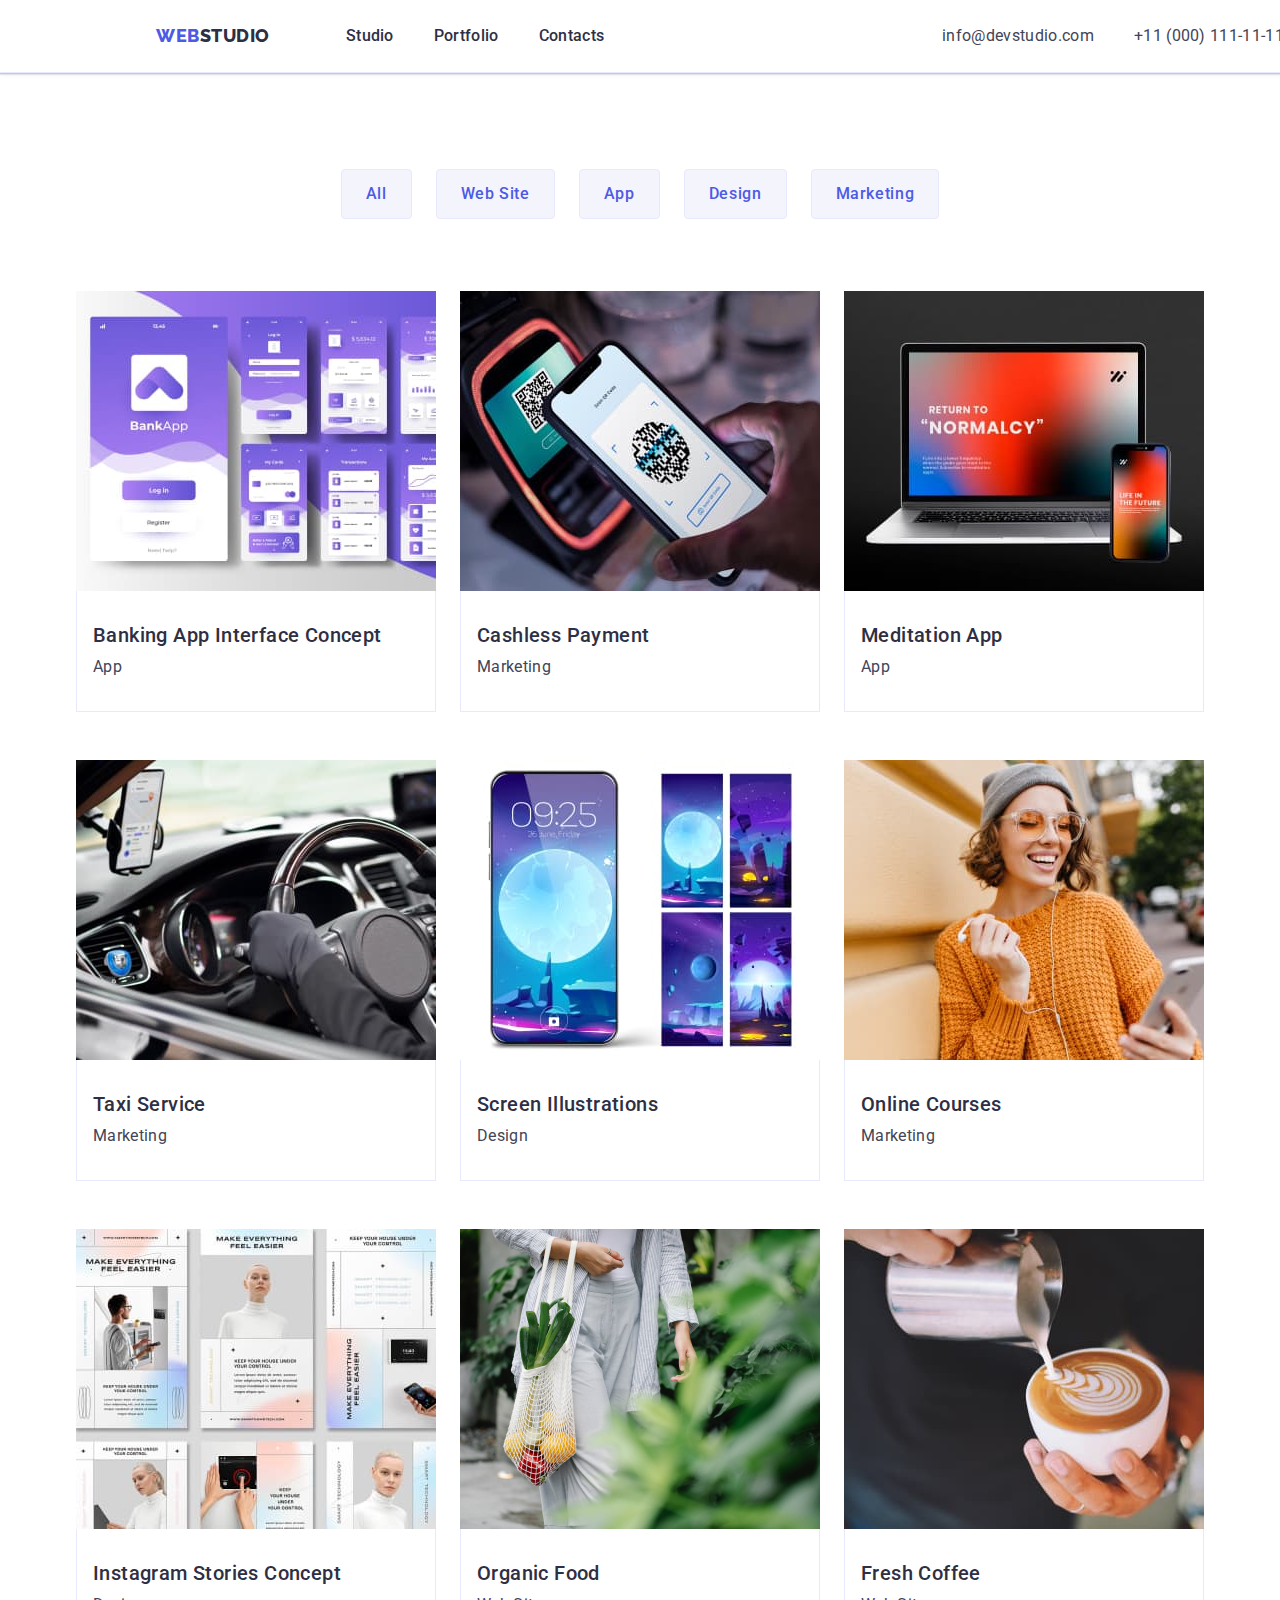
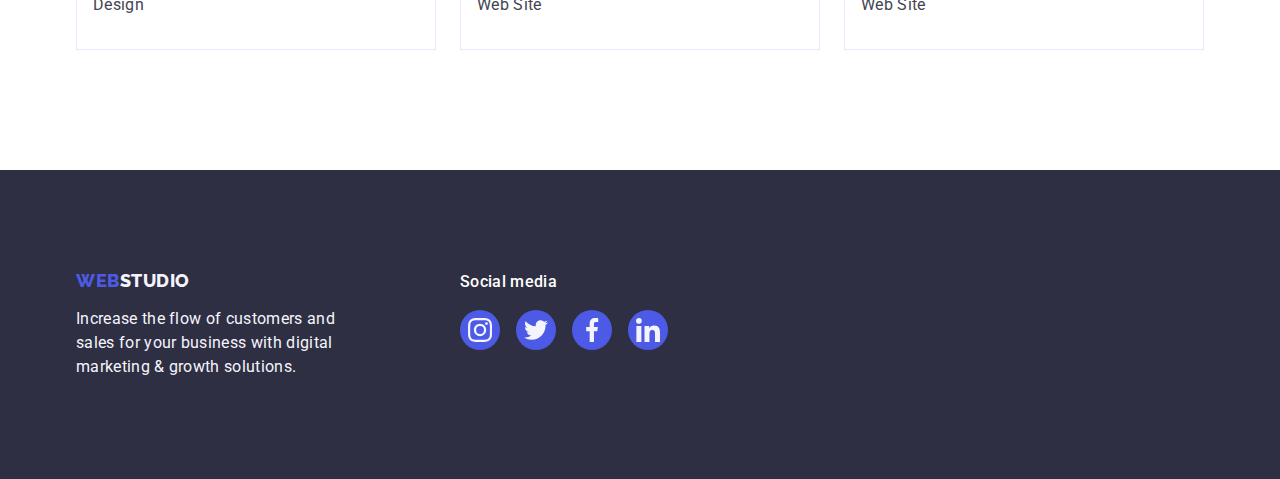
==== portfolio.html @ b6dbd1fa "Initial commit" ====
<!DOCTYPE html>
<html lang="en">
<head>
    <meta charset="UTF-8">
    <meta http-equiv="X-UA-Compatible" content="IE=edge">
    <meta name="viewport" content="width=device-width, initial-scale=1.0">
    <title>Document</title>
    <link rel="preconnect" href="https://fonts.googleapis.com">
    <link rel="preconnect" href="https://fonts.gstatic.com" crossorigin>
    <link href="https://fonts.googleapis.com/css2?family=Raleway:wght@800&family=Roboto:wght@400;500;700&display=swap"
        rel="stylesheet">
        
    <!--Normalize styles  -->
    <link rel="stylesheet" href="https://cdn.jsdelivr.net/npm/modern-normalize@1.1.0/modern-normalize.min.css">
    
    <!-- Custom styles -->
    <link rel="stylesheet" href="./css/styles.css">
</head>
<body>
    <header class="page-header">
        <div class="container header-container">
            <nav class="menu">
                <!-- Site logo link -->
                <a class="logo-link link" href="./index.html">
                    Web<span class="logo-studio">Studio</span>
                </a>
                <!-- Section link -->
                <ul class="menu-list list">
                    <li class="menu-item"><a class="menu-link links-hover link" href="./index.html">Studio</a></li>
                    <li class="menu-item"><a class="menu-link links-hover link" href="./portfolio.html">Portfolio</a>
                    </li>
                    <li class="menu-item"><a class="menu-link links-hover link" href="">Contacts</a></li>
                </ul>
            </nav>
            <!-- Action link -->
            <address class="address">
                <ul class="address-list list">
                    <li class="address-item"><a class="addr-link links-hover link mailto-container"
                            href="mailto:info@devstudio.com">info@devstudio.com</a></li>
                    <li class="address-item"><a class="addr-link links-hover link" href="tel:+110001111111">+11 (000)
                            111-11-11</a></li>
                </ul>
            </address>
        </div>
    </header>

    <main>
        <section class="samples-works">
            <div class="container topic-gallery-container">
                <!-- Filter -->
                <h1 class="visually-hidden">Topic filter</h1>
                <!-- Button list -->
                <ul class="topic-list list">
                    <li class="topic-item"><button class="topic-button" type="button">All</button></li>
                
                    <li class="topic-item"><button class="topic-button" type="button">Web Site</button></li>
                
                    <li class="topic-item"><button class="topic-button" type="button">App</button></li>
                
                    <li class="topic-item"><button class="topic-button" type="button">Design</button></li>
                
                    <li class="topic-item"><button class="topic-button" type="button">Marketing</button></li>
                </ul>
                <!-- Gallery -->
                <!-- <h2 hidden>Images list</h2> -->
                <ul class="gallery list">
                    <li class="gallery-item">
                            <a class="gallery-link link" href="">
                                <img class="gallery-image img-block" src="./images/portfolio-gallery-images/optimized-img/imgbanking.jpg" alt="Banking App Example" height="300" width="360">
                                <div class="gallery-containar">
                                    <h2 class="gallery-title">Banking App Interface Concept</h2>
                                    <p class="gallery-text">App</p>
                                </div>
                            </a>
                    </li>
                    <li class="gallery-item">
                        <a class="gallery-link link" href="">
                            <img class="gallery-image img-block" src="./images/portfolio-gallery-images/optimized-img/imgpayment.jpg" alt="Cashless Payment Example" height="300" width="360">
                            <div class="gallery-containar">
                                <h2 class="gallery-title">Cashless Payment</h2>
                                <p class="gallery-text">Marketing</p>
                            </div>
                        </a>
                    </li>
                    <li class="gallery-item">
                        <a class="gallery-link link" href="">
                            <img class="gallery-image img-block" src="./images/portfolio-gallery-images/optimized-img/imgmeditation.jpg" alt="Meditation App Example" height="300" width="360">
                            <div class="gallery-containar">
                                <h2 class="gallery-title">Meditation App</h2>
                                <p class="gallery-text">App</p>
                            </div>
                        </a>
                    </li>
                    <li class="gallery-item">
                        <a class="gallery-link link" href="">
                            <img class="gallery-image img-block" src="./images/portfolio-gallery-images/optimized-img/imgtaxi.jpg" alt="Taxi Service Example" height="300" width="360">
                            <div class="gallery-containar">
                                <h2 class="gallery-title">Taxi Service</h2>
                                <p class="gallery-text">Marketing</p>
                            </div>
                        </a>
                    </li>
                    <li class="gallery-item">
                        <a class="gallery-link link" href="">
                            <img class="gallery-image img-block" src="./images/portfolio-gallery-images/optimized-img/imgillustrations.jpg" alt="Screen Illustrations Example" height="300" width="360">
                            <div class="gallery-containar">
                                <h2 class="gallery-title">Screen Illustrations</h2>
                                <p class="gallery-text">Design</p>
                            </div>
                        </a>
                    </li>
                    <li class="gallery-item">
                        <a class="gallery-link link" href="">
                            <img class="gallery-image img-block" src="./images/portfolio-gallery-images/optimized-img/imgcourses.jpg" alt="Online Courses Example" height="300" width="360">
                            <div class="gallery-containar">
                                <h2 class="gallery-title">Online Courses</h2>
                                <p class="gallery-text">Marketing</p>
                            </div>
                        </a>
                    </li>
                    <li class="gallery-item">
                        <a class="gallery-link link" href="">
                            <img class="gallery-image img-block" src="./images/portfolio-gallery-images/optimized-img/imginstagram.jpg" alt="Instagram Stories Concept Example" height="300" width="360">
                            <div class="gallery-containar">
                                <h2 class="gallery-title">Instagram Stories Concept</h2>
                                <p class="gallery-text">Design</p>
                            </div>
                        </a>
                    </li>
                    <li class="gallery-item">
                        <a class="gallery-link link" href="">
                            <img class="gallery-image img-block" src="./images/portfolio-gallery-images/imgfood.jpg" alt="Organic Food Example" height="300" width="360">
                            <div class="gallery-containar">
                                <h2 class="gallery-title">Organic Food</h2>
                                <p class="gallery-text">Web Site</p>
                            </div>
                        </a>
                    </li>
                    <li class="gallery-item">
                        <a class="gallery-link link" href="">
                            <img class="gallery-image img-block" src="./images/portfolio-gallery-images/optimized-img/imgcoffee.jpg" alt="Fresh Coffee Example" height="300" width="360">
                            <div class="gallery-containar">
                                <h2 class="gallery-title">Fresh Coffee</h2>
                                <p class="gallery-text">Web Site</p>
                            </div>
                        </a>
                    </li>
                </ul>
            </div>
        </section>
    </main>

    <footer class="page-footer">
        <div class="container footer-container">
            <div class="studio-container">
                <!--Site footer logo link-->
                <a class="logo-link link logo-reset" href="./index.html">
                    Web<span class="footer-studio">Studio</span>
                </a>
                <p class="footer-text" >Increase the flow of customers and sales for your business with digital marketing & growth solutions.</p>
            </div>
            <!-- Social media -->
            <div class="media-container">
                <h3 class="media-title">Social media</h3>
                <ul class="media-icons list">
                    <li class="media-item">
                        <a class="media-link link" href="https://instagram.com" target="_blank" rel="noreferrer noopener" aria-label="Instagram icon">
                            <svg class="social-icon" width="24" height="24">
                              <use href="./images/icons.svg#icon-instagram-2"></use>
                            </svg>
                        </a>
                    </li>
                    <li class="media-item">
                        <a class="media-link link" href="https://twitter.com" target="_blank" rel="noreferrer noopener" aria-label="Instagram icon">
                            <svg class="social-icon" width="24" height="24">
                              <use href="./images/icons.svg#icon-twitter-1"></use>
                            </svg>
                        </a>
                    </li>
                    <li class="media-item">
                        <a class="media-link link" href="https://facebook.com" target="_blank" rel="noreferrer noopener" aria-label="Instagram icon">
                            <svg class="social-icon" width="24" height="24">
                              <use href="./images/icons.svg#icon-facebook-1"></use>
                            </svg>
                        </a>
                    </li>
                    <li class="media-item">
                        <a class="media-link link" href="https://linkedin.com" target="_blank" rel="noreferrer noopener" aria-label="Instagram icon">
                            <svg class="social-icon" width="24" height="24">
                              <use href="./images/icons.svg#icon-linkedin-1"></use>
                            </svg>
                        </a>
                    </li>
                </ul>
            </div>
        </div>
    </footer>
</body>
</html>
---- css/styles.css ----
:root {
    /*Text color*/
    --basic-color: #2E2F42;
    --logo-web-color: #4D5AE5;
    --links-hover-color: #404BBF;
    --text-color: #434455;
    --portfolio-button-background-color: #F4F4FD;
    --topic-button-border: #E7E9FC;
}

/*reset*/
.list {
    list-style: none;
    margin: 0;
    padding: 0;
}
.link {  
    text-decoration: none;
}

.img-block{
    /* reset empty space beetwen images */
    display: block;
    /* max-width: 100%; */
}

h1,h2,h3,h4,h5,h6,p{
    margin: 0;
}
/*reset end*/

/* hidden */
.visually-hidden {
    position: absolute;
    width: 1px;
    height: 1px;
    margin: -1px;
    border: 0;
    padding: 0;
    
    white-space: nowrap;
    clip-path: inset(100%);
    clip: rect(0 0 0 0);
    overflow: hidden;
  }
/* hidden end */

/*hover*/
.links-hover:hover,
.links-hover:focus {
    color: var(--links-hover-color);
}

.hero-button:hover,
.topic-button:hover,
.hero-button:focus,
.topic-button:focus {
    background: var(--links-hover-color);
}

.topic-button:hover,
.topic-button:focus {
    color: #FFFFFF;
    border: 1px solid transparent;
    box-shadow: 0px 3px 1px rgba(0, 0, 0, 0.1), 0px 2px 1px rgba(0, 0, 0, 0.08), 0px 2px 2px rgba(0, 0, 0, 0.12);
}

.social-link:hover,
.social-link:focus {
    background-color: #404BBF;
}

.media-link:hover,
.media-link:focus {
    background-color: #31D0AA;
}

.client-link:hover,
.client-link:focus {
    border-color: #404BBF;
    color: #404BBF;
}

.gallery-link:hover,
.gallery-link:focus {
    box-shadow: 0px 1px 6px rgba(46, 47, 66, 0.08), 0px 1px 1px rgba(46, 47, 66, 0.16), 0px 2px 1px rgba(46, 47, 66, 0.08);
}
/* .gallery-link:hover,
.gallery-link:focus {
    color: linear-gradient(to bottom, rgba(77,90,229),  rgba(77,90,229))
} */
/*hover end*/

.button{
    font-family: inherit; 
}

.container{
    width: 1158px;
    padding-left: 15px;
    padding-right: 15px;
    margin-left: auto;
    margin-right: auto;

    /* outline: 2px solid red;  */
}

.section{
    /* max-width: 1440px; */
    /* autocheck */
    /* my version 'width: 1440px;' 
    - section not cuting! */
    padding-top: 120px;
    padding-bottom: 120px;
}

/**
  |============================
  | STUDIO index.html
  |============================
*/

/*==========BODY=============*/
body {
    font-family: 'Roboto', sans-serif;
    font-weight: 400;
    font-size: 16px;
    line-height: 1.5;
    letter-spacing: 0.02em;
    color: #434455;

    background-color:#FFFFFF;
}

/*         /BODY             */

/*==========HEADER=============*/

.header-container{
    display: flex;
    justify-content: space-between;
    align-items: center;
}

.page-header{
    width: 1440px;
    margin-left: auto;
    margin-right: auto;
    border-bottom: 1px solid #E7E9FC;

    box-shadow:0px 2px 1px rgba(46, 47, 66, 0.08), 0px 1px 1px rgba(46, 47, 66, 0.16), 0px 1px 6px rgba(46, 47, 66, 0.08);
}

/*           LOGO              */
.logo-link {
    font-family: 'Raleway', sans-serif;
    text-transform: uppercase;
    font-weight: 800;
    font-size: 18px;
    line-height: 1.17;
    letter-spacing: 0.03em;
    color: var(--logo-web-color);

    margin-right: 76px;
    display: inline-block;
    padding-top: 24px;
    padding-bottom: 24px;
}

.logo-studio {
    color: var(--basic-color);
}

/*         /LOGO             */

/*        MENU/ADDRESS       */
.menu{
    display: flex;
    align-items: center;
    /*^As demand LMS!!!^*/
}
.menu-link,
.menu-item {
    font-size: 16px;
    font-weight: 500;
    line-height: 1.5;
    letter-spacing: 0.02em;
    color: var(--basic-color);
}

.menu-list{
    display: flex;
    gap: 40px;
}

.menu-link{
    display: block;
    padding-top: 24px;
    padding-bottom: 24px;
}

.address {
    font-style: normal;
}
.addr-link {
    font-size: 16px;
    font-style: normal;
    font-weight: 400;
    line-height: 1.5;
    letter-spacing: 0.02em;
    color: var(--text-color);
}

.address-list{
    display: flex;
    gap: 40px;
}

.addr-link{
    display: block;
    padding-top: 24px;
    padding-bottom: 24px;
}

/*       /MENU/ADDRESS       */

/*          /HEADER          */

/*==========MAIN=============*/

/*          HERO             */
.hero-container{
    display: flex;
    flex-direction: column;
    align-items: center;
    /* padding: 0 316px; */
}

.hero {
    max-width: 1440px;
    margin: 0 auto;
    background-color: #2E2F42;
    background-image: linear-gradient(rgba(46, 47, 66, 0.7),  rgba(46, 47, 66, 0.7)), url(../images/people-office1.jpg);
    background-repeat: no-repeat;
    background-position: center;
    background-size: cover;
    padding: 188px 0;
}

.hero-title {
    /* width: 496px; */
    margin-bottom: 48px;
    max-width: 496px;

    font-family: inherit;
    font-size: 56px;
    line-height: 1.07;  
    text-align: center;
    letter-spacing: 0.02em;
    color: #FFFFFF;
    
}

.hero-button {
    color: #FFFFFF;
    font-size: 16px;
    font-weight: 500;
    line-height: 1.5;
    letter-spacing: 0.04em;
    padding: 16px 32px;
    border: none;
    border-radius: 4px;
    cursor: pointer;
    min-width: 169px;
  
    background: #4D5AE5;
}
/*         /HERO             */

/*          ABOUT            */

.about {
    display: flex;
    justify-content: space-between;  
}

.icon-rectangle {
    display: flex;
    background-color: #F4F4FD;
    width: 264px;
    align-items: center;
    justify-content: center;
    padding-top: 24px;
    padding-bottom: 24px;
    margin-bottom: 8px;

    border: none;
    border-color: transparent;
    border-radius: 4px;
}

.about-title,
.man-title {
    margin-bottom: 8px;
    color: var(--basic-color);
    font-weight: 500;
    font-size: 20px;
    text-align: start;
    text-transform: capitalize;
    line-height: 1.2;
    letter-spacing: 0.02em;
}

.about-text,
.team-text {
    color: var(--text-color);
}
  
.about-text{
    max-width: 264px;
}

.about-list{
    display: flex;
    gap: 24px;
}
/*         /ABOUT            */

/*          EXAMPLE          */

.example{
    padding-top: 0;
}

.example-title,
.team-title {
    margin-bottom: 72px;
    color: var(--basic-color);
    text-align: center;
    text-transform: capitalize;
    font-weight: 700;
    font-size: 36px;
    line-height: 1.11;
    letter-spacing: 0.02em;
}

.example-img{
    display: block;
    max-width: 360px; 
}

.example-list,
.team-list{
    display: flex;
    flex-wrap: wrap;
    justify-content: space-between;
    gap: 24px;
}

/*         /EXAMPLE          */

/*          TEAM          */

.team{
    background-color: #F4F4FD;
    margin-bottom: 0;
    padding: 120px 0;
}
.team-item {
    background-color:#FFFFFF;
    box-shadow:0px 1px 6px rgba(46, 47, 66, 0.08), 0px 1px 1px rgba(46, 47, 66, 0.16), 0px 2px 1px rgba(46, 47, 66, 0.08); 
    border: none;
    border-radius:0 0 4px 4px;
}

.team-li-container{
    display: flex;
    flex-direction: column;
    align-items: center;
    padding: 32px 0;

    border: none;
    border-radius:0 0 4px 4px;
}

/* .team-item{
    border: none;
    border-radius:0 0 4px 4px;
} */

.man-title{
    text-align: center;
}

.team-text{
    text-align: center;
    margin-bottom: 8px;
}

/*        Social icons       */
.icon-list {
    display: flex;
    justify-content: space-between;
}

.team-icons {
    display: flex;
    justify-content: center;
    gap: 24px;
}
.social-link {
    display: flex;
    justify-content: center;
    align-items: center;
    
    width: 40px;
    height: 40px;
    background-color: var(--logo-web-color);
    border-radius: 50%;
}

.social-icon {
    fill: #f4f4fd;
}
/*        /Social icons       */

/*         Cliant icons       */
.customers {
    margin-bottom: 0;
}

.container-customers {
    margin-left: auto;
    margin-right: auto;
}

.customer-lists {
    display: flex;
    flex-direction: row;
    justify-content: space-between;
    gap: 24px;
}

.client-link {
    display: flex;
    justify-content: center;
    align-items: center;
    width: 168px;
    height: 88px;
    background-color: transparent;
    padding: 16px 32px;

    border: 1px solid #8E8F99;
    border-radius: 4px;
    color: #8E8F99;
}
.client-icon {
    width: 104px;
    height: 56px;
    fill: currentColor;
}


/*        /Cliant icons       */

/*         /TEAM              */

/*         CUSTOMERS          */
.customers {
    padding: 120px 0;
}

.customers-title {
    margin-bottom: 72px;
    color: var(--basic-color);
    text-align: center;
    text-transform: capitalize;
    font-weight: 700;
    font-size: 36px;
    line-height: 1.1;
    letter-spacing: 0.02em;
}

/*         /CUSTOMERS          */

/*           /MAIN           */

/*==========FOOTER=============*/
.logo-reset{
    padding: 0;
    margin-bottom: 16px;
}

.footer-text {
    color: var(--portfolio-button-background-color);
    max-width: 264px;
}

.page-footer {
    /* width: 1440px; */
    margin-left: auto;
    margin-right: auto;
    background-color:var(--basic-color);
    padding-top: 100px;
    padding-bottom: 100px;
}

.media-title {
    color: #FFFFFF;
    font-weight: 500;
    font-size: 16px;
    line-height: 1.5;
    letter-spacing: 0.02em;

    margin-bottom: 16px;
}

.footer-container {
    display: flex;
    align-items: baseline;
    gap: 120px; 
}

.footer-studio {
    color: #f4f4fd;
}

.media-link {
    display: flex;
    justify-content: center;
    align-items: center;
    
    width: 40px;
    height: 40px;
    background-color: var(--logo-web-color);
    border-radius: 50%;
}

.media-icons {
    display: flex;
    justify-content: space-between;
    gap: 16px;
}

.media-container {
    display: flex;
    flex-direction: column;
    align-items: stretch;
    width: 208px;
    height: 80px; 
}

/*         /FOOTER             */


/**
  |============================
  | PORTFOLIO portfolio.html
  |============================
*/

/*==========HEADER=============*/


/*         /HEADER             */

/*==========MAIN=============*/
/*          ABOUT            */
.topic-button {
    font-family: inherit;
    font-weight: 500;
    color: var(--logo-web-color);
    font-size: 16px;
    line-height: 1.5;
    letter-spacing: 0.04em;
    padding: 12px 24px;
    cursor: pointer;
    border: 1px solid var(--topic-button-border);
    border-radius: 4px;
   
    background: var(--portfolio-button-background-color);
}

.topic-list{
    display: flex;
    justify-content: center;
    margin-bottom: 72px;
    gap: 24px;
}
/*          /ABOUT           */

/*          GALLERY            */
.samples-works{
    padding-top: 96px;
    padding-bottom: 120px;
}

.gallery-title {
    font-weight: 500;
    font-size: 20px;
    line-height: 1.2;
    letter-spacing: 0.02em;
    color: var(--basic-color);
    max-width: 360px;
    margin-bottom: 8px;
}

.gallery-image{
    max-width: 360px;
}

.gallery-text {
    color:var(--text-color);
    max-width: 360px;
}

/*          /GALLERY            */
.gallery{
    display: flex;
    flex-wrap: wrap;
    /* margin-left: -24px; */
    flex-basis: calc(100% / 3);
    row-gap: 48px;
    column-gap: 24px;
}

.gallery-item{
    /* margin-left: 24px;
    margin-bottom: 48px; */
    width: calc((100% - 48px) / 3);
}

.gallery-link{
    display: block;
}

.gallery-containar{
    padding: 32px 16px;
    border: 1px solid #E7E9FC;
    border-top: none;
}

/*         /MAIN             */

/*==========FOOTER=============*/


/*         /FOOTER             */
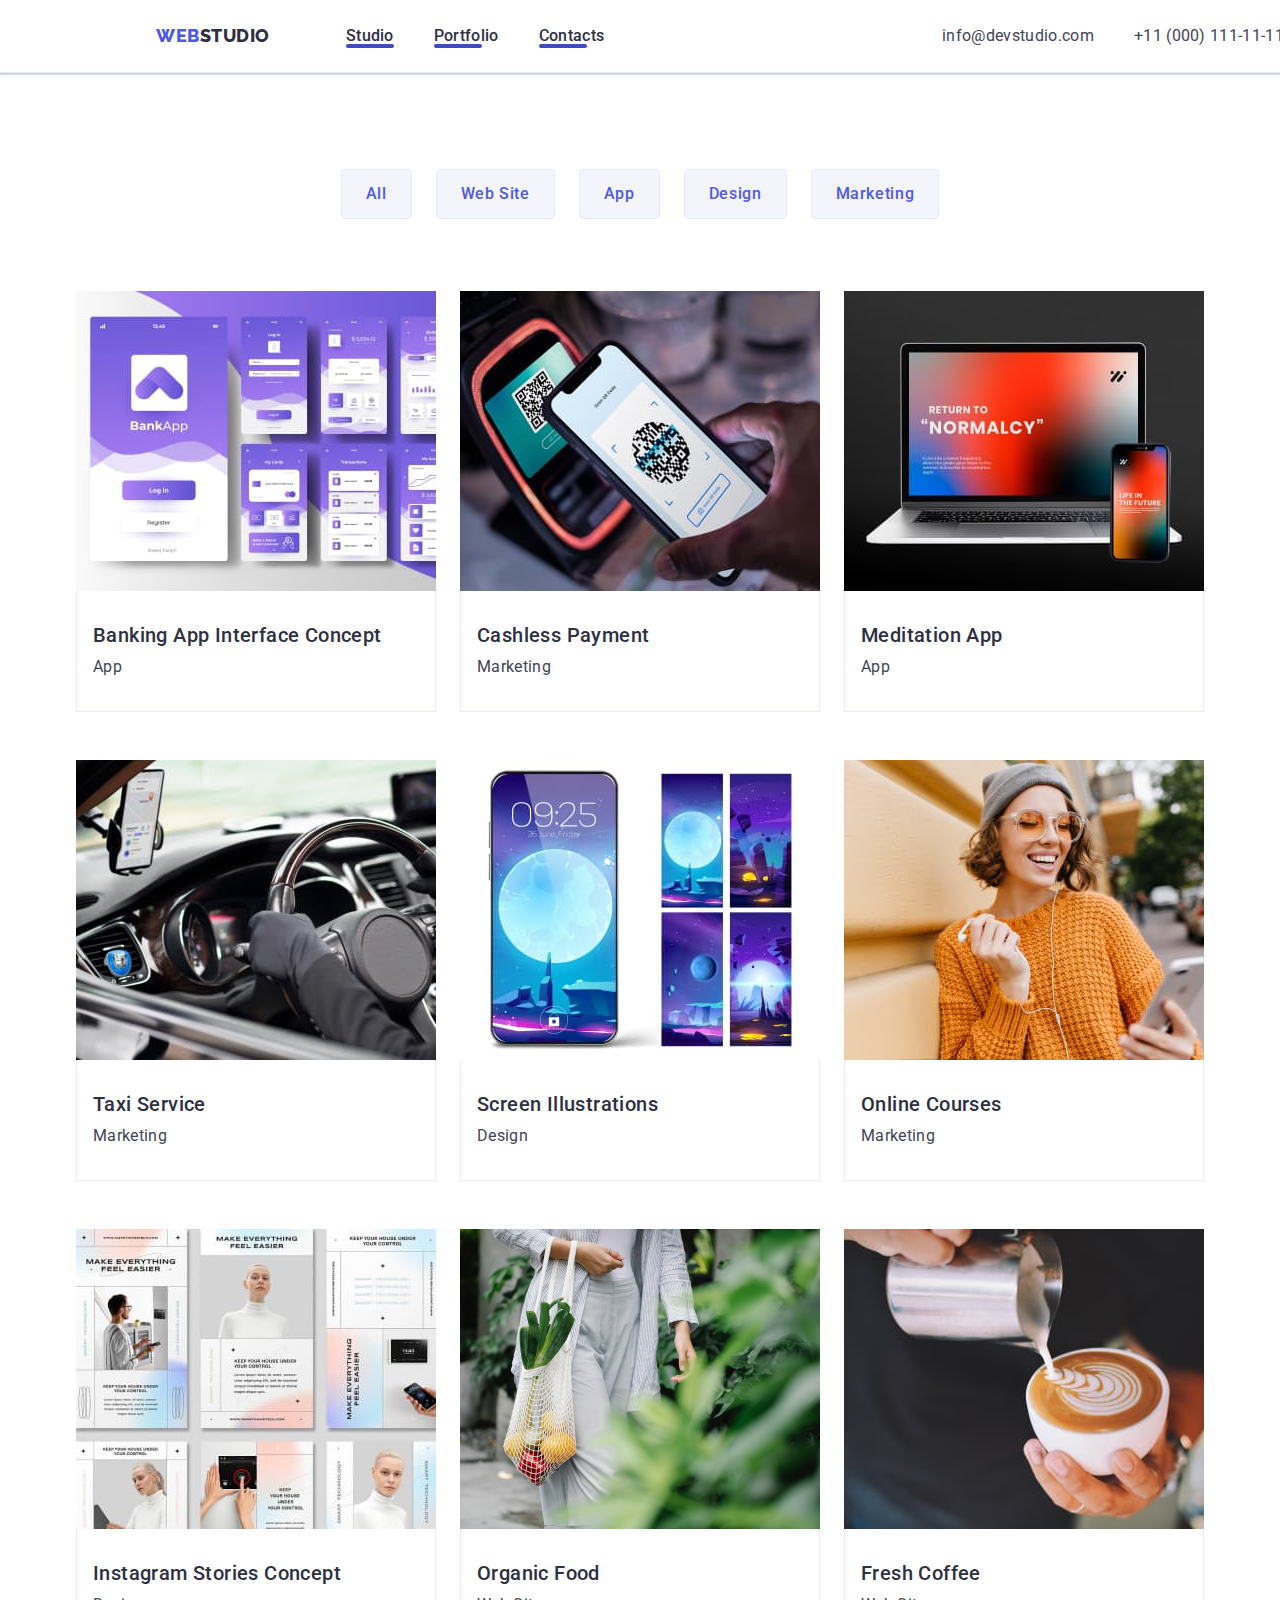
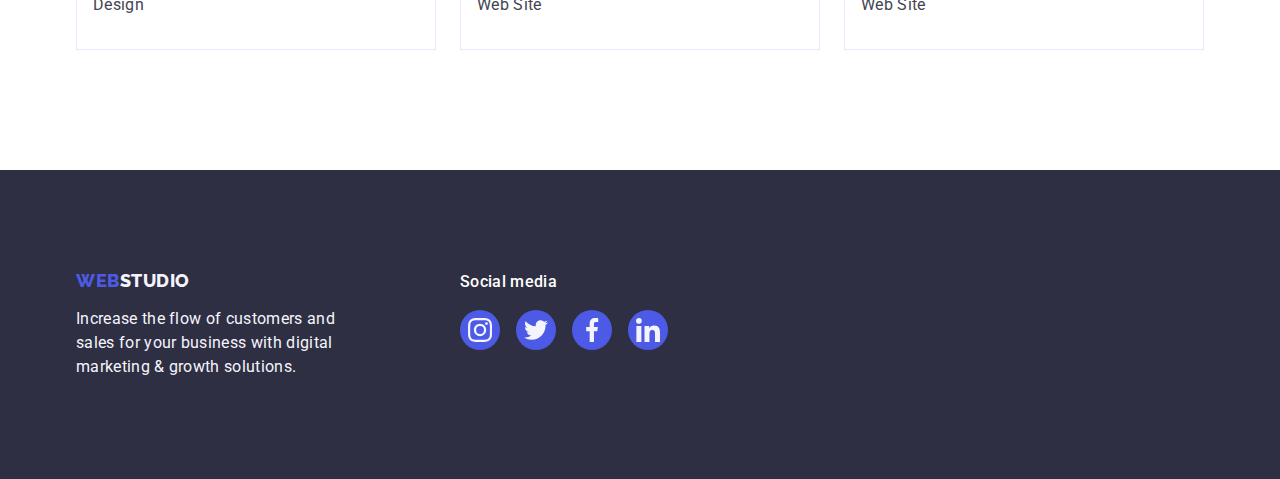
==== commit 24c46a21: "HW_05" ====
--- a/portfolio.html
+++ b/portfolio.html
@@ -26,10 +26,21 @@
                 </a>
                 <!-- Section link -->
                 <ul class="menu-list list">
-                    <li class="menu-item"><a class="menu-link links-hover link" href="./index.html">Studio</a></li>
-                    <li class="menu-item"><a class="menu-link links-hover link" href="./portfolio.html">Portfolio</a>
-                    </li>
-                    <li class="menu-item"><a class="menu-link links-hover link" href="">Contacts</a></li>
+                    <li class="menu-item">
+                        <a class="menu-link links-hover link" href="./index.html">
+                            Studio
+                        </a>
+                    </li>
+                    <li class="menu-item">
+                        <a class="menu-link links-hover link" href="./portfolio.html">
+                            Portfolio
+                        </a>
+                    </li>
+                    <li class="menu-item">
+                        <a class="menu-link links-hover link" href="">
+                            Contacts
+                        </a>
+                    </li>
                 </ul>
             </nav>
             <!-- Action link -->
@@ -65,17 +76,29 @@
                 <!-- <h2 hidden>Images list</h2> -->
                 <ul class="gallery list">
                     <li class="gallery-item">
-                            <a class="gallery-link link" href="">
+                        <a class="gallery-link link" href="">
+                            <div class="overlay-container">
                                 <img class="gallery-image img-block" src="./images/portfolio-gallery-images/optimized-img/imgbanking.jpg" alt="Banking App Example" height="300" width="360">
-                                <div class="gallery-containar">
-                                    <h2 class="gallery-title">Banking App Interface Concept</h2>
-                                    <p class="gallery-text">App</p>
-                                </div>
-                            </a>
-                    </li>
-                    <li class="gallery-item">
-                        <a class="gallery-link link" href="">
-                            <img class="gallery-image img-block" src="./images/portfolio-gallery-images/optimized-img/imgpayment.jpg" alt="Cashless Payment Example" height="300" width="360">
+                                <p class="gallery-overlay">
+                                    14 Stylish and User-Friendly App Design Concepts · Task Manager App · Calorie Tracker App · Exotic Fruit Ecommerce App · Cloud Storage App
+                                </p>
+                            </div>
+
+                            <div class="gallery-containar">
+                                <h2 class="gallery-title">Banking App Interface Concept</h2>
+                                <p class="gallery-text">App</p>
+                            </div>
+                        </a>
+                    </li>
+                    <li class="gallery-item">
+                        <a class="gallery-link link" href="">
+                            <div class="overlay-container">
+                                <img class="gallery-image img-block" src="./images/portfolio-gallery-images/optimized-img/imgpayment.jpg" alt="Cashless Payment Example" height="300" width="360">
+                                <p class="gallery-overlay">
+                                    14 Stylish and User-Friendly App Design Concepts · Task Manager App · Calorie Tracker App · Exotic Fruit Ecommerce App · Cloud Storage App
+                                </p>
+                            </div>
+
                             <div class="gallery-containar">
                                 <h2 class="gallery-title">Cashless Payment</h2>
                                 <p class="gallery-text">Marketing</p>
@@ -84,7 +107,13 @@
                     </li>
                     <li class="gallery-item">
                         <a class="gallery-link link" href="">
-                            <img class="gallery-image img-block" src="./images/portfolio-gallery-images/optimized-img/imgmeditation.jpg" alt="Meditation App Example" height="300" width="360">
+                            <div class="overlay-container">
+                                <img class="gallery-image img-block" src="./images/portfolio-gallery-images/optimized-img/imgmeditation.jpg" alt="Meditation App Example" height="300" width="360">
+                                <p class="gallery-overlay">
+                                    14 Stylish and User-Friendly App Design Concepts · Task Manager App · Calorie Tracker App · Exotic Fruit Ecommerce App · Cloud Storage App
+                                </p>
+                            </div>
+
                             <div class="gallery-containar">
                                 <h2 class="gallery-title">Meditation App</h2>
                                 <p class="gallery-text">App</p>
@@ -93,7 +122,13 @@
                     </li>
                     <li class="gallery-item">
                         <a class="gallery-link link" href="">
-                            <img class="gallery-image img-block" src="./images/portfolio-gallery-images/optimized-img/imgtaxi.jpg" alt="Taxi Service Example" height="300" width="360">
+                            <div class="overlay-container">
+                                <img class="gallery-image img-block" src="./images/portfolio-gallery-images/optimized-img/imgtaxi.jpg" alt="Taxi Service Example" height="300" width="360">
+                                <p class="gallery-overlay">
+                                    14 Stylish and User-Friendly App Design Concepts · Task Manager App · Calorie Tracker App · Exotic Fruit Ecommerce App · Cloud Storage App
+                                </p>
+                            </div>
+
                             <div class="gallery-containar">
                                 <h2 class="gallery-title">Taxi Service</h2>
                                 <p class="gallery-text">Marketing</p>
@@ -102,7 +137,13 @@
                     </li>
                     <li class="gallery-item">
                         <a class="gallery-link link" href="">
-                            <img class="gallery-image img-block" src="./images/portfolio-gallery-images/optimized-img/imgillustrations.jpg" alt="Screen Illustrations Example" height="300" width="360">
+                            <div class="overlay-container">
+                                <img class="gallery-image img-block" src="./images/portfolio-gallery-images/optimized-img/imgillustrations.jpg" alt="Screen Illustrations Example" height="300" width="360">
+                                <p class="gallery-overlay">
+                                    14 Stylish and User-Friendly App Design Concepts · Task Manager App · Calorie Tracker App · Exotic Fruit Ecommerce App · Cloud Storage App
+                                </p>
+                            </div>
+
                             <div class="gallery-containar">
                                 <h2 class="gallery-title">Screen Illustrations</h2>
                                 <p class="gallery-text">Design</p>
@@ -111,7 +152,13 @@
                     </li>
                     <li class="gallery-item">
                         <a class="gallery-link link" href="">
-                            <img class="gallery-image img-block" src="./images/portfolio-gallery-images/optimized-img/imgcourses.jpg" alt="Online Courses Example" height="300" width="360">
+                            <div class="overlay-container">
+                                <img class="gallery-image img-block" src="./images/portfolio-gallery-images/optimized-img/imgcourses.jpg" alt="Online Courses Example" height="300" width="360">
+                                <p class="gallery-overlay">
+                                    14 Stylish and User-Friendly App Design Concepts · Task Manager App · Calorie Tracker App · Exotic Fruit Ecommerce App · Cloud Storage App
+                                </p>
+                            </div>
+
                             <div class="gallery-containar">
                                 <h2 class="gallery-title">Online Courses</h2>
                                 <p class="gallery-text">Marketing</p>
@@ -120,7 +167,13 @@
                     </li>
                     <li class="gallery-item">
                         <a class="gallery-link link" href="">
-                            <img class="gallery-image img-block" src="./images/portfolio-gallery-images/optimized-img/imginstagram.jpg" alt="Instagram Stories Concept Example" height="300" width="360">
+                            <div class="overlay-container">
+                                <img class="gallery-image img-block" src="./images/portfolio-gallery-images/optimized-img/imginstagram.jpg" alt="Instagram Stories Concept Example" height="300" width="360">
+                                <p class="gallery-overlay">
+                                    14 Stylish and User-Friendly App Design Concepts · Task Manager App · Calorie Tracker App · Exotic Fruit Ecommerce App · Cloud Storage App
+                                </p>
+                            </div>
+
                             <div class="gallery-containar">
                                 <h2 class="gallery-title">Instagram Stories Concept</h2>
                                 <p class="gallery-text">Design</p>
@@ -129,7 +182,13 @@
                     </li>
                     <li class="gallery-item">
                         <a class="gallery-link link" href="">
-                            <img class="gallery-image img-block" src="./images/portfolio-gallery-images/imgfood.jpg" alt="Organic Food Example" height="300" width="360">
+                            <div class="overlay-container">
+                                <img class="gallery-image img-block" src="./images/portfolio-gallery-images/imgfood.jpg" alt="Organic Food Example" height="300" width="360">
+                                <p class="gallery-overlay">
+                                    14 Stylish and User-Friendly App Design Concepts · Task Manager App · Calorie Tracker App · Exotic Fruit Ecommerce App · Cloud Storage App
+                                </p>
+                            </div>
+
                             <div class="gallery-containar">
                                 <h2 class="gallery-title">Organic Food</h2>
                                 <p class="gallery-text">Web Site</p>
@@ -138,7 +197,13 @@
                     </li>
                     <li class="gallery-item">
                         <a class="gallery-link link" href="">
-                            <img class="gallery-image img-block" src="./images/portfolio-gallery-images/optimized-img/imgcoffee.jpg" alt="Fresh Coffee Example" height="300" width="360">
+                            <div class="overlay-container">
+                                <img class="gallery-image img-block" src="./images/portfolio-gallery-images/optimized-img/imgcoffee.jpg" alt="Fresh Coffee Example" height="300" width="360">
+                                <p class="gallery-overlay">
+                                    14 Stylish and User-Friendly App Design Concepts · Task Manager App · Calorie Tracker App · Exotic Fruit Ecommerce App · Cloud Storage App
+                                </p>
+                            </div>
+
                             <div class="gallery-containar">
                                 <h2 class="gallery-title">Fresh Coffee</h2>
                                 <p class="gallery-text">Web Site</p>
--- a/css/styles.css
+++ b/css/styles.css
@@ -27,7 +27,7 @@
 h1,h2,h3,h4,h5,h6,p{
     margin: 0;
 }
-/*reset end*/
+/*reset/*/
 
 /* hidden */
 .visually-hidden {
@@ -43,7 +43,8 @@
     clip: rect(0 0 0 0);
     overflow: hidden;
   }
-/* hidden end */
+
+/* /hidden */
 
 /*hover*/
 .links-hover:hover,
@@ -89,7 +90,13 @@
 .gallery-link:focus {
     color: linear-gradient(to bottom, rgba(77,90,229),  rgba(77,90,229))
 } */
-/*hover end*/
+
+.gallery-link:hover .gallery-overlay,
+.gallery-link:focus .gallery-overlay {
+    transform: translateY(0);
+}
+
+/*hover/*/
 
 .button{
     font-family: inherit; 
@@ -188,12 +195,24 @@
     color: var(--basic-color);
 }
 
+.menu-link::after{
+    content: "";
+    position: absolute;
+    width: 48px;
+    height: 4px;
+    left: 0px;
+    top: 44px;
+    background: #404BBF;
+    border-radius: 2px;
+}
+
 .menu-list{
     display: flex;
     gap: 40px;
 }
 
 .menu-link{
+    position: relative;
     display: block;
     padding-top: 24px;
     padding-bottom: 24px;
@@ -639,10 +658,86 @@
     border: 1px solid #E7E9FC;
     border-top: none;
 }
-
+/*          OVERLAY          */
+
+.overlay-container{
+    position: relative;
+    overflow: hidden;
+}
+
+.gallery-overlay{
+    width: 100%;
+    height: 100%;
+    position: absolute;
+    left: 0;
+    top: 0;
+    overflow: auto;
+    transform: translateY(100%);
+    transition: transform 500ms linear;
+    transition-delay: 250ms;
+    transition-timing-function:  cubic-bezier(0.4, 0, 0.2, 1);
+
+    font-family: inherit;
+    font-style: normal;
+    font-weight: 400;
+    font-size: 16px;
+    line-height: 1.5;
+    letter-spacing: 0.02em;
+    color: #F4F4FD;
+
+    padding: 40px 32px 164px 32px;
+    background-color: #4D5AE5;
+}
+/*         /OVERLAY          */
 /*         /MAIN             */
 
 /*==========FOOTER=============*/
 
 
-/*         /FOOTER             */+/*         /FOOTER             */
+
+/*==========BACKDROP=============*/
+    .backdrop {
+       position: fixed; 
+       top:0;
+       left:0;
+
+       width: 100%;
+       height: 100%;
+       background-color: rgba(46, 47, 66, 0.4);
+    }
+
+    .modal {
+        position: absolute;
+        top: 88px;
+        left: 50%;
+        transform: translate(-50%);
+
+        min-width: 408px;  
+        min-height: 576px;
+        padding: 24px;
+        background-color: #FCFCFC;
+    }
+
+    .backdrop.is-hidden {
+        opacity: 0;
+        pointer-events: none;
+    }
+
+    .backdrop-close {
+        display: block;
+        margin-left: auto;
+        width: 24px;
+        height: 24px;
+        background-color: #E7E9FC;
+        border-color: rgba(0, 0, 0, 0.1);
+        border-radius: 50%;
+    }
+
+    .close-icon {
+        display: flex;
+        justify-content: center;
+        align-items: center;
+        fill: #2E2F42;
+    }
+/*         /BACKDROP             */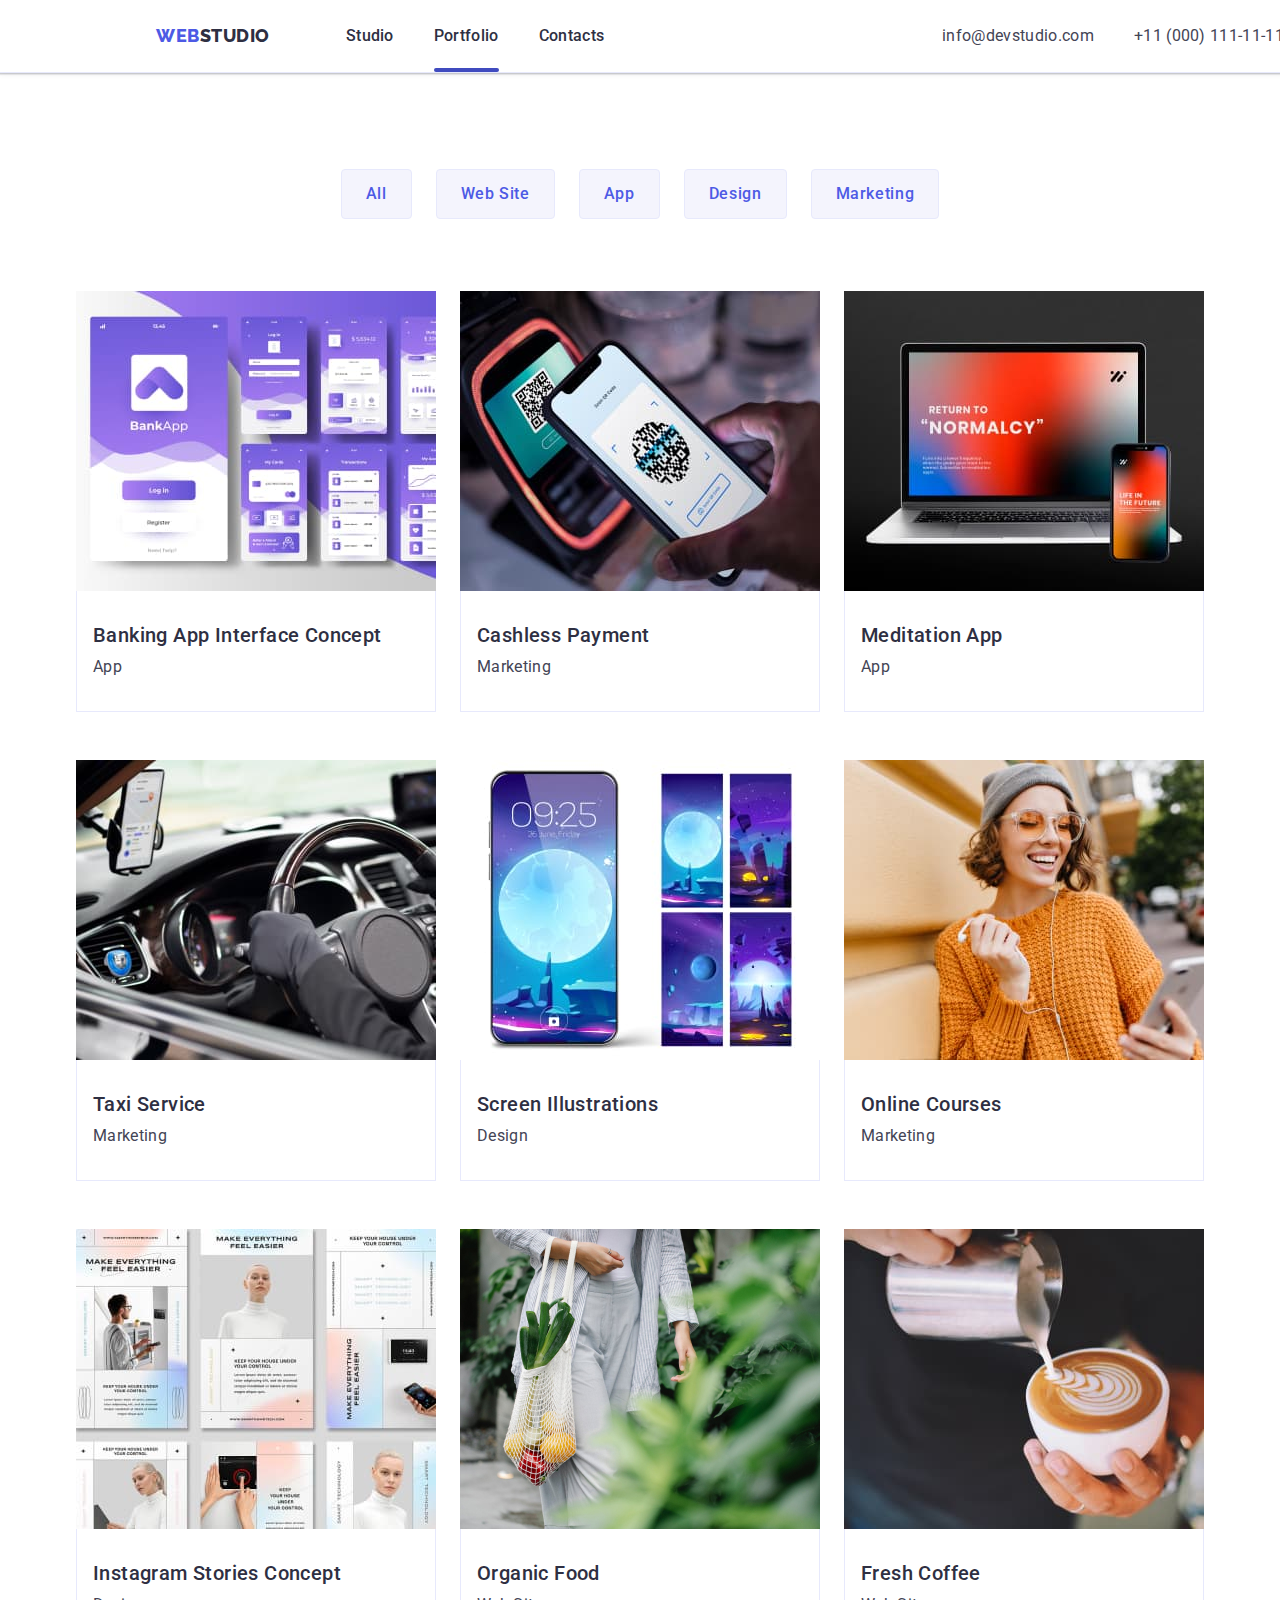
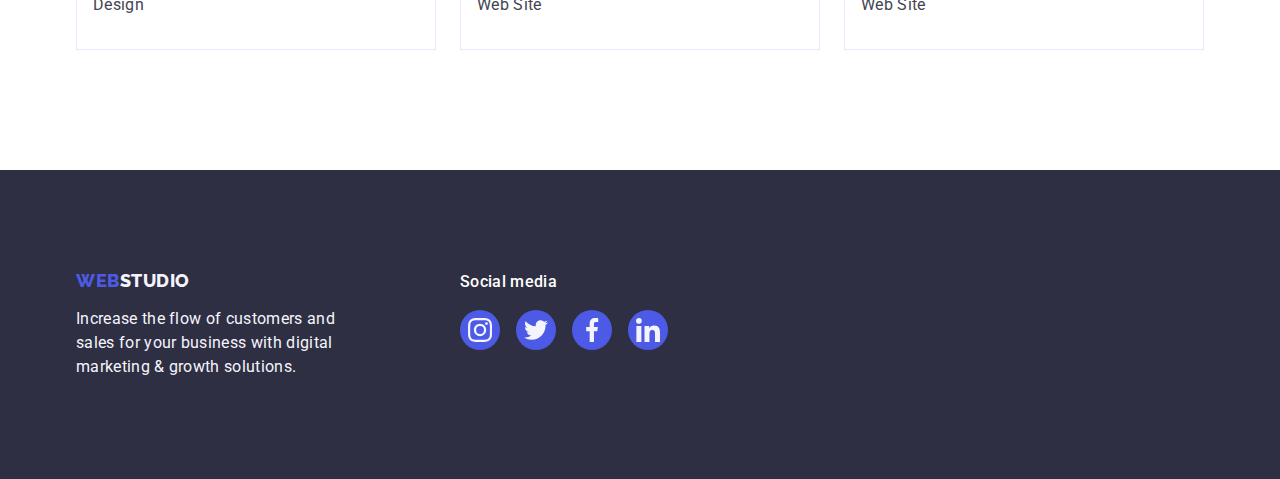
==== commit be5a4611: "HW-05-1" ====
--- a/portfolio.html
+++ b/portfolio.html
@@ -32,7 +32,7 @@
                         </a>
                     </li>
                     <li class="menu-item">
-                        <a class="menu-link links-hover link" href="./portfolio.html">
+                        <a class="menu-link current links-hover link" href="./portfolio.html">
                             Portfolio
                         </a>
                     </li>
--- a/css/styles.css
+++ b/css/styles.css
@@ -96,6 +96,12 @@
     transform: translateY(0);
 }
 
+.backdrop-close:hover,
+.backdrop-close:focus {
+    background-color: #404BBF;
+    color: #FFFFFF;
+}
+
 /*hover/*/
 
 .button{
@@ -195,15 +201,21 @@
     color: var(--basic-color);
 }
 
-.menu-link::after{
+.menu-link::after {
     content: "";
     position: absolute;
-    width: 48px;
+    width: 100%;
     height: 4px;
-    left: 0px;
-    top: 44px;
+    left: 0;
+    bottom: 0;
     background: #404BBF;
     border-radius: 2px;
+    visibility: hidden;
+}
+
+/* the line is only under the current page */
+.menu-item .current.menu-link::after {
+    visibility: visible;
 }
 
 .menu-list{
@@ -722,22 +734,28 @@
     .backdrop.is-hidden {
         opacity: 0;
         pointer-events: none;
+        visibility: hidden;
     }
 
     .backdrop-close {
-        display: block;
+        display: flex;
+        justify-content: center;
+        align-items: center;
         margin-left: auto;
         width: 24px;
         height: 24px;
         background-color: #E7E9FC;
         border-color: rgba(0, 0, 0, 0.1);
         border-radius: 50%;
+        cursor: pointer;
+
+        box-shadow: 0px 4px 4px 0px #00000040;
     }
 
     .close-icon {
         display: flex;
         justify-content: center;
         align-items: center;
-        fill: #2E2F42;
+        fill: currentColor;
     }
 /*         /BACKDROP             */